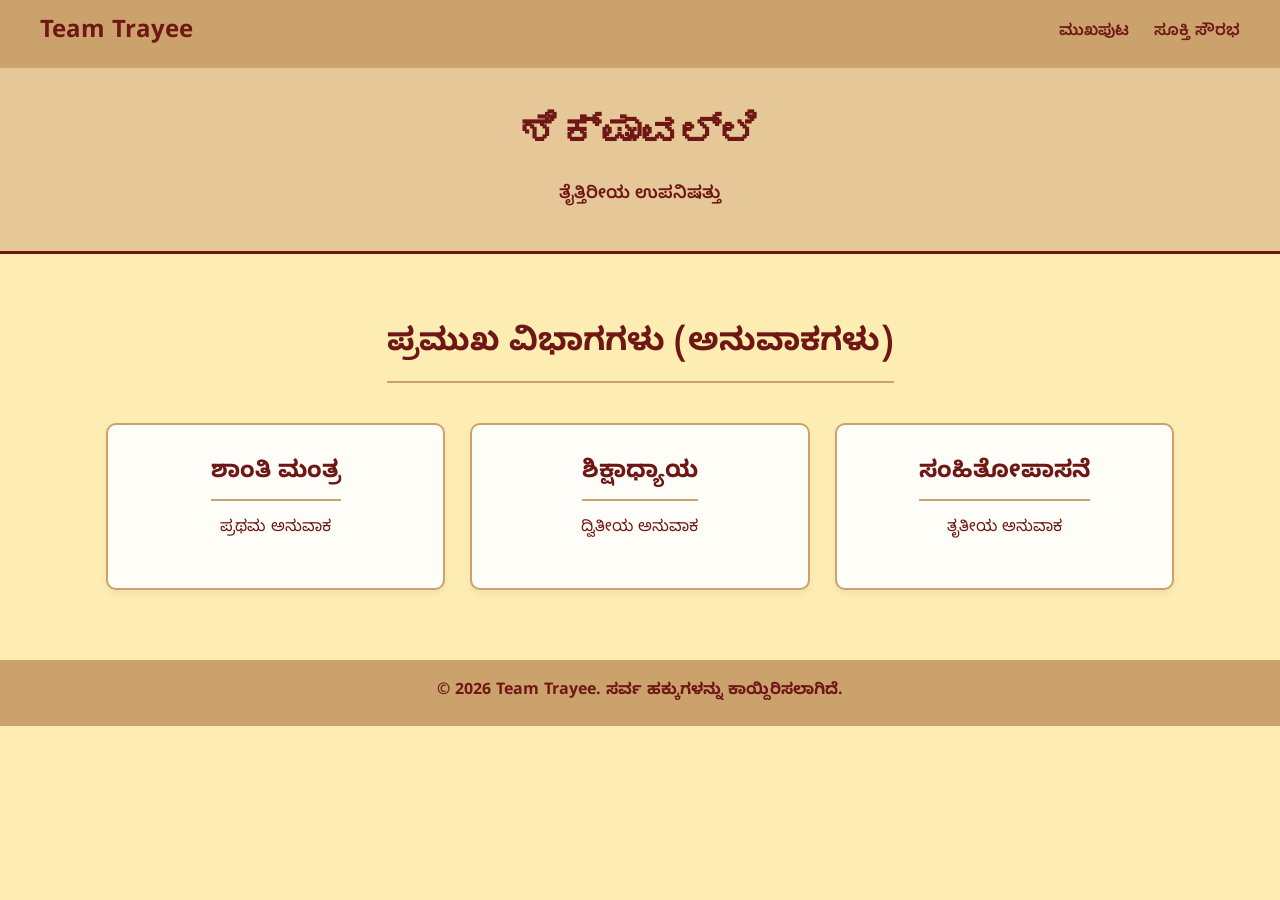
==== chapters.html @ 390e2b45 "Updated to 3-tier layout: index -> chapters -> sukta" ====
<!DOCTYPE html>
<html lang="kn">
<head>
    <meta charset="UTF-8">
    <meta name="viewport" content="width=device-width, initial-scale=1.0">
    <title>ಶಿಕ್ಷಾವಲ್ಲಿ - ವಿಭಾಗಗಳು</title>
    <link href="https://fonts.googleapis.com/css2?family=Mukta:wght@400;600;700&family=Noto+Sans+Kannada:wght@400;600;700&family=Noto+Serif+Devanagari:wght@500;700&display=swap" rel="stylesheet">
    <link rel="stylesheet" href="css/style.css">
</head>
<body>
    <nav class="navbar">
        <a href="index.html" class="navbar-brand">Team Trayee</a>
        <div class="nav-links">
            <a href="index.html">ಮುಖಪುಟ</a>
            <a href="#">ಸೂಕ್ತಿ ಸೌರಭ</a>
        </div>
    </nav>

    <header class="hero">
        <h1>ಶಿಕ್ಷಾವಲ್ಲಿ</h1>
        <p>ತೈತ್ತಿರೀಯ ಉಪನಿಷತ್ತು</p>
    </header>

    <section class="sukta-collection">
        <h2>ಪ್ರಮುಖ ವಿಭಾಗಗಳು (ಅನುವಾಕಗಳು)</h2>
        <div class="grid-container">
            
            <!-- ಇಲ್ಲಿಂದ ನೇರವಾಗಿ ನಿಮ್ಮ JSON ಡೇಟಾ ಇರುವ ಪುಟಕ್ಕೆ (sukta.html) ಹೋಗುತ್ತದೆ -->
            <a href="sukta.html?id=taittiriya/shikshavalli-01" class="sukta-card">
                <h3>ಶಾಂತಿ ಮಂತ್ರ</h3>
                <p>ಪ್ರಥಮ ಅನುವಾಕ</p>
            </a>

            <a href="sukta.html?id=taittiriya/shikshavalli-02" class="sukta-card">
                <h3>ಶಿಕ್ಷಾಧ್ಯಾಯ</h3>
                <p>ದ್ವಿತೀಯ ಅನುವಾಕ</p>
            </a>

            <a href="#" class="sukta-card">
                <h3>ಸಂಹಿತೋಪಾಸನೆ</h3>
                <p>ತೃತೀಯ ಅನುವಾಕ</p>
            </a>

        </div>
    </section>

    <footer>&copy; 2026 Team Trayee. ಸರ್ವ ಹಕ್ಕುಗಳನ್ನು ಕಾಯ್ದಿರಿಸಲಾಗಿದೆ.</footer>
</body>
</html>
---- css/style.css ----
:root {
    --primary-maroon: #6e1714;
    --bg-light-yellow: #fdedb3;
    --nav-bg-tan: #cba26c;
    --card-bg-tan: #b68b57;
    --text-dark: #333333;
    --parchment-bg: #e6c898;
}

body { font-family: 'Noto Sans Kannada', 'Mukta', sans-serif; background-color: var(--bg-light-yellow); color: var(--text-dark); margin: 0; padding: 0; line-height: 1.6; }
.navbar { background-color: var(--nav-bg-tan); padding: 15px 40px; display: flex; justify-content: space-between; align-items: center; box-shadow: 0 2px 5px rgba(0,0,0,0.1); }
.navbar-brand { font-size: 24px; font-weight: 700; color: var(--primary-maroon); text-decoration: none; }
.nav-links a { color: var(--primary-maroon); text-decoration: none; margin-left: 20px; font-weight: 600; font-size: 16px; }

.hero { background-color: var(--parchment-bg); text-align: center; padding: 40px 20px; border-bottom: 3px solid var(--primary-maroon); }
.hero h1 { color: var(--primary-maroon); font-size: 2.5em; margin: 0 0 10px 0; font-family: 'Noto Serif Devanagari', serif; }
.hero p { font-size: 1.1em; color: var(--primary-maroon); font-weight: 600; margin: 0; max-width: 800px; margin: 0 auto; }

.search-section { background-color: var(--card-bg-tan); margin: 40px auto; padding: 30px; width: 80%; border-radius: 8px; text-align: center; }
.search-section h2 { color: var(--primary-maroon); margin-top: 0; }
.search-bar-container { display: flex; justify-content: center; gap: 15px; margin-top: 20px; }
.search-input { padding: 12px; font-size: 16px; border: 2px solid var(--primary-maroon); border-radius: 4px; width: 40%; background-color: #fffaf0; }
.search-btn { background-color: var(--primary-maroon); color: white; padding: 12px 30px; font-size: 16px; font-weight: bold; border: none; border-radius: 4px; cursor: pointer; }

.sukta-collection { width: 85%; margin: 40px auto 60px auto; text-align: center; }
.sukta-collection h2 { color: var(--primary-maroon); font-size: 2em; margin-bottom: 30px; border-bottom: 2px solid var(--nav-bg-tan); display: inline-block; padding-bottom: 10px; }
.grid-container { display: grid; grid-template-columns: repeat(auto-fit, minmax(280px, 1fr)); gap: 25px; padding: 10px; }
.sukta-card { background-color: #fffdf7; border: 2px solid var(--nav-bg-tan); border-radius: 10px; padding: 30px 20px; text-decoration: none; color: var(--primary-maroon); box-shadow: 0 4px 6px rgba(0,0,0,0.05); display: block; }
.sukta-card:hover { transform: translateY(-5px); box-shadow: 0 8px 15px rgba(110, 23, 20, 0.2); background-color: var(--parchment-bg); border-color: var(--primary-maroon); }
.sukta-card h3 { margin: 0; font-size: 1.5em; font-weight: 700; }

.mantra-container { width: 85%; margin: 40px auto 50px auto; background: #fffdf7; border: 1px solid var(--nav-bg-tan); border-radius: 8px; overflow: hidden; box-shadow: 0 4px 8px rgba(0,0,0,0.05); }
.sanskrit-mantra { background-color: var(--parchment-bg); padding: 30px 40px; text-align: center; font-family: 'Noto Serif Devanagari', serif; font-size: 22px; color: var(--primary-maroon); font-weight: 600; line-height: 1.8; border-bottom: 2px solid var(--primary-maroon); }

.tabs { display: flex; background-color: var(--nav-bg-tan); flex-wrap: wrap; }
.tab-btn { flex: 1; padding: 15px; background: none; border: none; cursor: pointer; font-size: 16px; font-weight: bold; color: var(--primary-maroon); }
.tab-btn.active, .tab-btn:hover { background-color: var(--primary-maroon); color: white; }
.tab-content { display: none; padding: 30px; }
h3 { color: var(--primary-maroon); border-bottom: 2px solid var(--nav-bg-tan); padding-bottom: 5px; display: inline-block; }

.word-meaning-table { width: 100%; border-collapse: collapse; margin-top: 15px; }
.word-meaning-table td { padding: 12px; border-bottom: 1px solid #e0d8c3; }
.word-meaning-table td:first-child { font-weight: bold; color: var(--primary-maroon); width: 30%; font-family: 'Noto Serif Devanagari', serif; font-size: 1.1em; }

.content-text { text-align: justify; font-size: 1.1em; line-height: 1.8; }
.bhashya-selector { padding: 12px; font-size: 16px; border: 2px solid var(--primary-maroon); border-radius: 4px; background-color: #fffaf0; color: var(--text-dark); font-weight: 600; width: 100%; max-width: 400px; cursor: pointer; }
.bhashya-detail { display: none; margin-top: 15px; text-align: justify; padding: 20px; border-left: 4px solid var(--primary-maroon); background: #fdfaf5; font-size: 1.1em; line-height: 1.8; }

footer { text-align: center; padding: 20px; background-color: var(--nav-bg-tan); color: var(--primary-maroon); font-weight: bold; margin-top: 40px; }
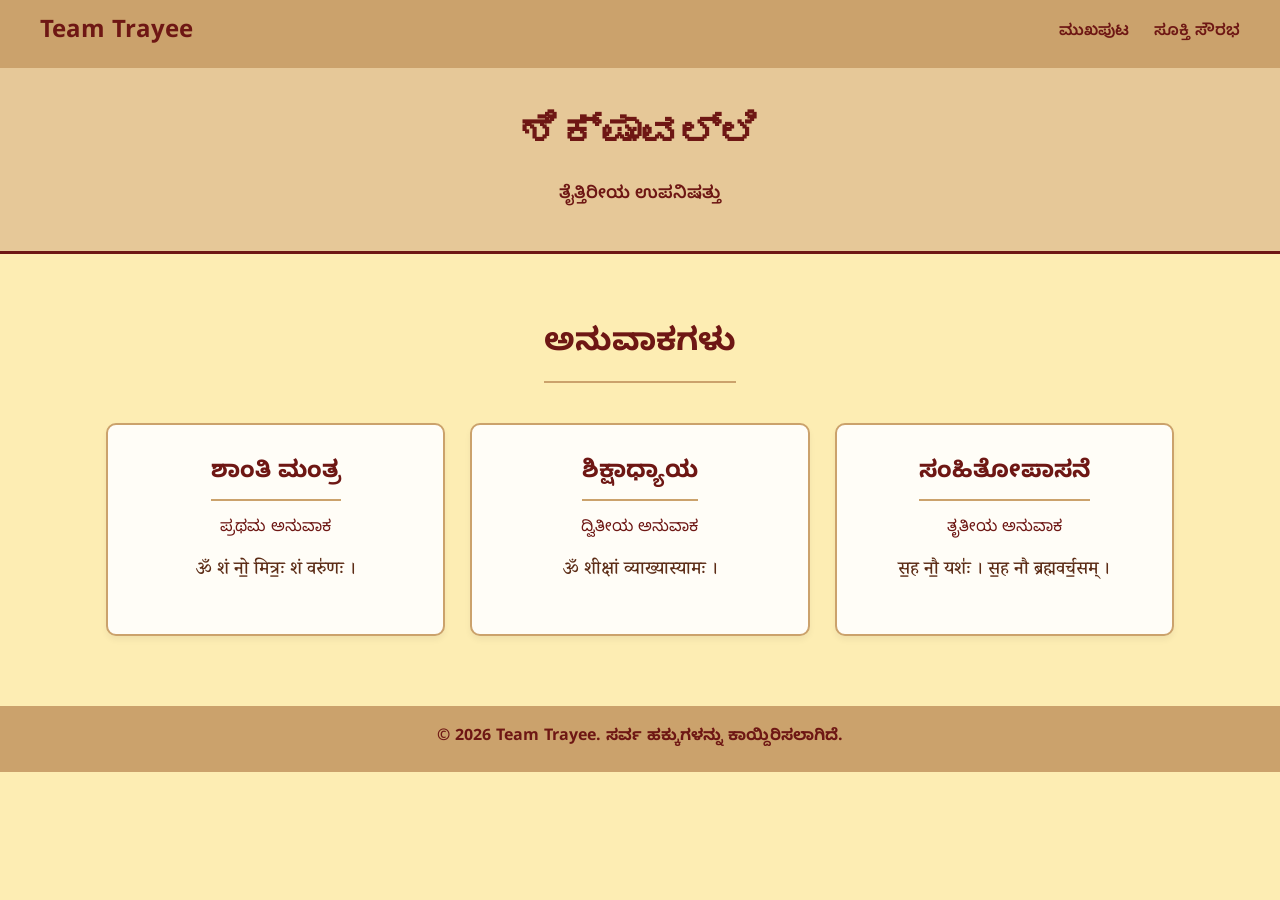
==== commit bb066e9d: "Added mantra snippets to chapters and changed heading" ====
--- a/chapters.html
+++ b/chapters.html
@@ -6,6 +6,17 @@
     <title>ಶಿಕ್ಷಾವಲ್ಲಿ - ವಿಭಾಗಗಳು</title>
     <link href="https://fonts.googleapis.com/css2?family=Mukta:wght@400;600;700&family=Noto+Sans+Kannada:wght@400;600;700&family=Noto+Serif+Devanagari:wght@500;700&display=swap" rel="stylesheet">
     <link rel="stylesheet" href="css/style.css">
+    <style>
+        /* ಮಂತ್ರದ ಸಾಲು ಸುಂದರವಾಗಿ ಕಾಣಲು ವಿಶೇಷ ವಿನ್ಯಾಸ */
+        .mantra-snippet {
+            font-family: 'Noto Serif Devanagari', serif;
+            font-size: 1.15em;
+            color: #5c2c16; /* ಕಂದು ಬಣ್ಣ */
+            margin-top: 12px;
+            line-height: 1.5;
+            font-weight: 500;
+        }
+    </style>
 </head>
 <body>
     <nav class="navbar">
@@ -22,23 +33,29 @@
     </header>
 
     <section class="sukta-collection">
-        <h2>ಪ್ರಮುಖ ವಿಭಾಗಗಳು (ಅನುವಾಕಗಳು)</h2>
+        <!-- ಶೀರ್ಷಿಕೆಯನ್ನು ಕೇವಲ ಅನುವಾಕಗಳು ಎಂದು ಬದಲಾಯಿಸಲಾಗಿದೆ -->
+        <h2>ಅನುವಾಕಗಳು</h2>
         <div class="grid-container">
             
-            <!-- ಇಲ್ಲಿಂದ ನೇರವಾಗಿ ನಿಮ್ಮ JSON ಡೇಟಾ ಇರುವ ಪುಟಕ್ಕೆ (sukta.html) ಹೋಗುತ್ತದೆ -->
             <a href="sukta.html?id=taittiriya/shikshavalli-01" class="sukta-card">
                 <h3>ಶಾಂತಿ ಮಂತ್ರ</h3>
                 <p>ಪ್ರಥಮ ಅನುವಾಕ</p>
+                <!-- ಮಂತ್ರದ ಮೊದಲ ಸಾಲು -->
+                <p class="mantra-snippet">ॐ शं नो॒ मित्रः॒ शं वरु॑णः ।</p>
             </a>
 
             <a href="sukta.html?id=taittiriya/shikshavalli-02" class="sukta-card">
                 <h3>ಶಿಕ್ಷಾಧ್ಯಾಯ</h3>
                 <p>ದ್ವಿತೀಯ ಅನುವಾಕ</p>
+                <!-- ಮಂತ್ರದ ಮೊದಲ ಸಾಲು -->
+                <p class="mantra-snippet">ॐ शीक्षां व्याख्यास्यामः ।</p>
             </a>
 
             <a href="#" class="sukta-card">
                 <h3>ಸಂಹಿತೋಪಾಸನೆ</h3>
                 <p>ತೃತೀಯ ಅನುವಾಕ</p>
+                <!-- ಮಂತ್ರದ ಮೊದಲ ಸಾಲು -->
+                <p class="mantra-snippet">स॒ह नौ॒ यशः॑ । स॒ह नौ ब्रह्मवर्च॒सम् ।</p>
             </a>
 
         </div>
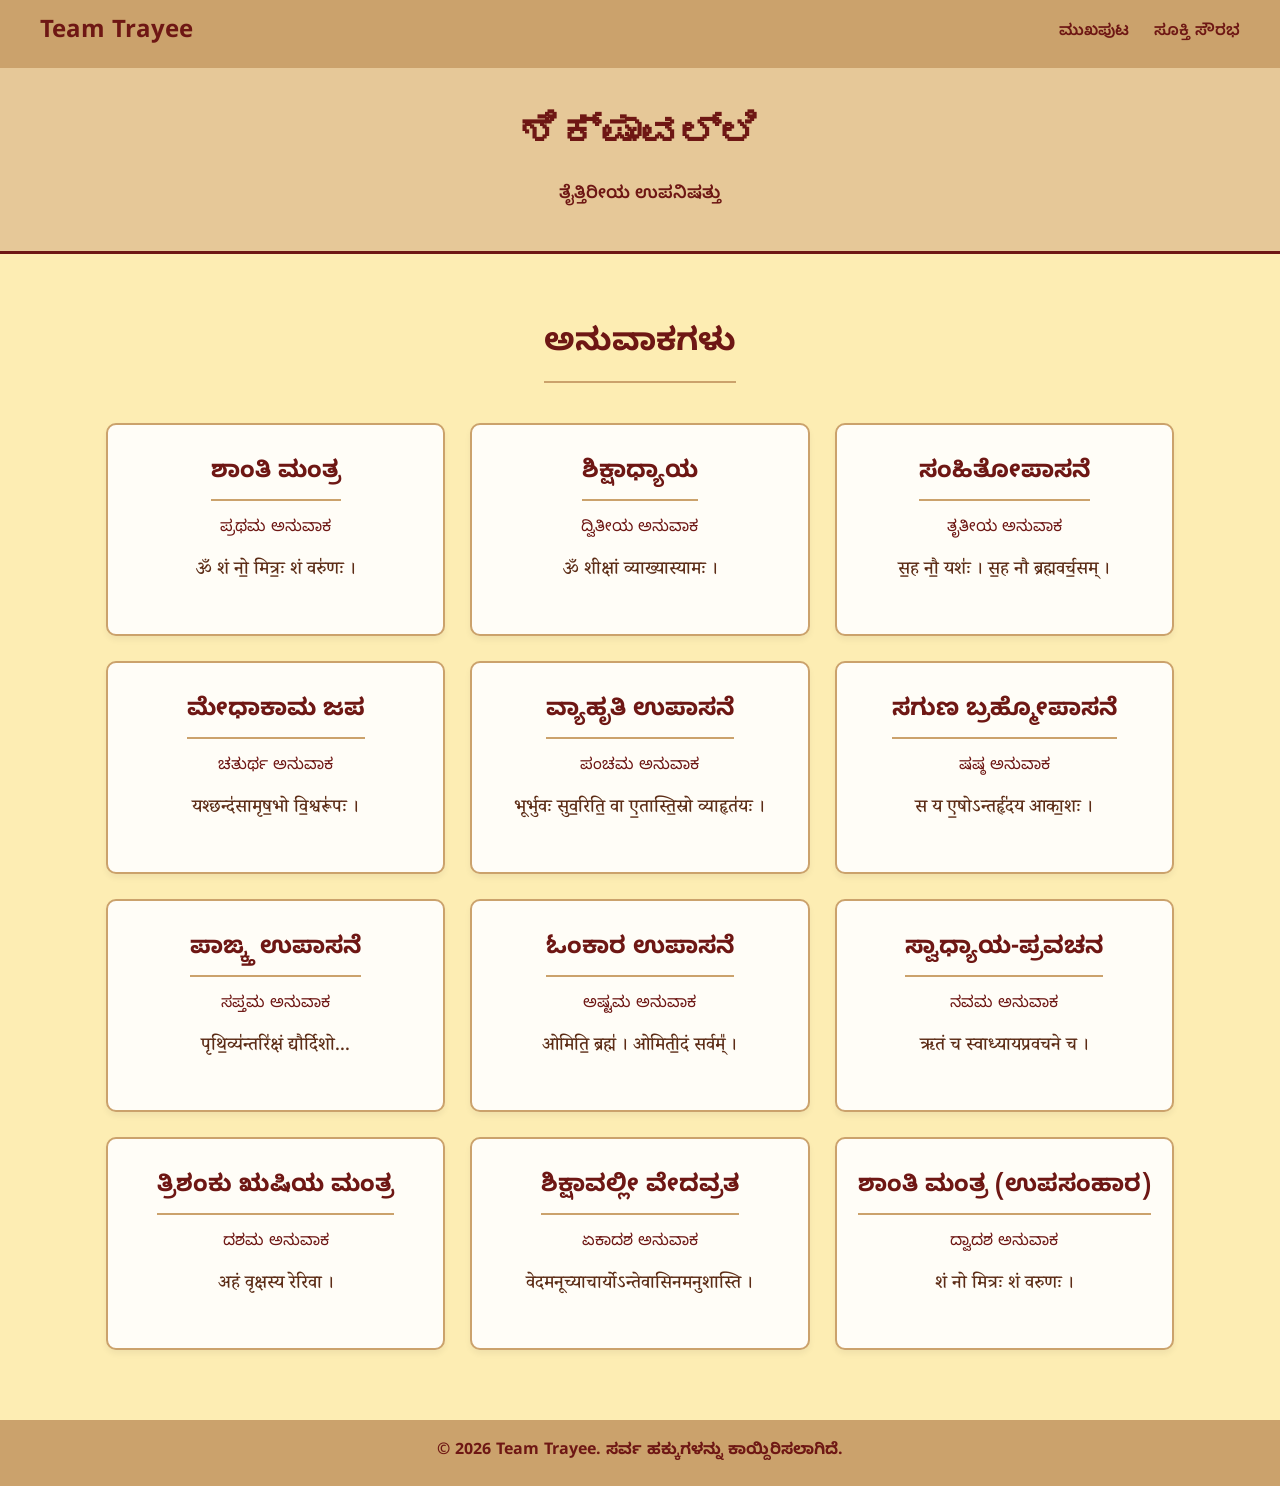
==== commit 7c310f5b: "Added all 12 anuvakas to chapters and search index" ====
--- a/chapters.html
+++ b/chapters.html
@@ -35,27 +35,78 @@
     <section class="sukta-collection">
         <!-- ಶೀರ್ಷಿಕೆಯನ್ನು ಕೇವಲ ಅನುವಾಕಗಳು ಎಂದು ಬದಲಾಯಿಸಲಾಗಿದೆ -->
         <h2>ಅನುವಾಕಗಳು</h2>
-        <div class="grid-container">
+    <div class="grid-container">
             
             <a href="sukta.html?id=taittiriya/shikshavalli-01" class="sukta-card">
                 <h3>ಶಾಂತಿ ಮಂತ್ರ</h3>
                 <p>ಪ್ರಥಮ ಅನುವಾಕ</p>
-                <!-- ಮಂತ್ರದ ಮೊದಲ ಸಾಲು -->
                 <p class="mantra-snippet">ॐ शं नो॒ मित्रः॒ शं वरु॑णः ।</p>
             </a>
 
             <a href="sukta.html?id=taittiriya/shikshavalli-02" class="sukta-card">
                 <h3>ಶಿಕ್ಷಾಧ್ಯಾಯ</h3>
                 <p>ದ್ವಿತೀಯ ಅನುವಾಕ</p>
-                <!-- ಮಂತ್ರದ ಮೊದಲ ಸಾಲು -->
                 <p class="mantra-snippet">ॐ शीक्षां व्याख्यास्यामः ।</p>
             </a>
 
-            <a href="#" class="sukta-card">
+            <a href="sukta.html?id=taittiriya/shikshavalli-03" class="sukta-card">
                 <h3>ಸಂಹಿತೋಪಾಸನೆ</h3>
                 <p>ತೃತೀಯ ಅನುವಾಕ</p>
-                <!-- ಮಂತ್ರದ ಮೊದಲ ಸಾಲು -->
                 <p class="mantra-snippet">स॒ह नौ॒ यशः॑ । स॒ह नौ ब्रह्मवर्च॒सम् ।</p>
+            </a>
+
+            <a href="sukta.html?id=taittiriya/shikshavalli-04" class="sukta-card">
+                <h3>ಮೇಧಾಕಾಮ ಜಪ</h3>
+                <p>ಚತುರ್ಥ ಅನುವಾಕ</p>
+                <p class="mantra-snippet">यश्छन्द॑सामृष॒भो वि॒श्वरू॑पः ।</p>
+            </a>
+
+            <a href="sukta.html?id=taittiriya/shikshavalli-05" class="sukta-card">
+                <h3>ವ್ಯಾಹೃತಿ ಉಪಾಸನೆ</h3>
+                <p>ಪಂಚಮ ಅನುವಾಕ</p>
+                <p class="mantra-snippet">भूर्भुवः सुव॒रिति॒ वा ए॒तास्ति॒स्रो व्याहृत॑यः ।</p>
+            </a>
+
+            <a href="sukta.html?id=taittiriya/shikshavalli-06" class="sukta-card">
+                <h3>ಸಗುಣ ಬ್ರಹ್ಮೋಪಾಸನೆ</h3>
+                <p>ಷಷ್ಠ ಅನುವಾಕ</p>
+                <p class="mantra-snippet">स य ए॒षोऽन्तर्हृ॑दय आका॒शः ।</p>
+            </a>
+
+            <a href="sukta.html?id=taittiriya/shikshavalli-07" class="sukta-card">
+                <h3>ಪಾಙ್ಕ್ತ ಉಪಾಸನೆ</h3>
+                <p>ಸಪ್ತಮ ಅನುವಾಕ</p>
+                <p class="mantra-snippet">पृथि॒व्य॑न्तरि॑क्षं द्यौर्दिशो... </p>
+            </a>
+
+            <a href="sukta.html?id=taittiriya/shikshavalli-08" class="sukta-card">
+                <h3>ಓಂಕಾರ ಉಪಾಸನೆ</h3>
+                <p>ಅಷ್ಟಮ ಅನುವಾಕ</p>
+                <p class="mantra-snippet">ओमिति॒ ब्रह्म॑ । ओमिती॒दं सर्वम्᳚ ।</p>
+            </a>
+
+            <a href="sukta.html?id=taittiriya/shikshavalli-09" class="sukta-card">
+                <h3>ಸ್ವಾಧ್ಯಾಯ-ಪ್ರವಚನ</h3>
+                <p>ನವಮ ಅನುವಾಕ</p>
+                <p class="mantra-snippet">ऋतं च स्वाध्यायप्रवचने च ।</p>
+            </a>
+
+            <a href="sukta.html?id=taittiriya/shikshavalli-10" class="sukta-card">
+                <h3>ತ್ರಿಶಂಕು ಋಷಿಯ ಮಂತ್ರ</h3>
+                <p>ದಶಮ ಅನುವಾಕ</p>
+                <p class="mantra-snippet">अहं वृक्षस्य रेरिवा ।</p>
+            </a>
+
+            <a href="sukta.html?id=taittiriya/shikshavalli-11" class="sukta-card">
+                <h3>ಶಿಕ್ಷಾವಲ್ಲೀ ವೇದವ್ರತ</h3>
+                <p>ಏಕಾದಶ ಅನುವಾಕ</p>
+                <p class="mantra-snippet">वेदमनूच्याचार्योऽन्तेवासिनमनुशास्ति ।</p>
+            </a>
+
+            <a href="sukta.html?id=taittiriya/shikshavalli-12" class="sukta-card">
+                <h3>ಶಾಂತಿ ಮಂತ್ರ (ಉಪಸಂಹಾರ)</h3>
+                <p>ದ್ವಾದಶ ಅನುವಾಕ</p>
+                <p class="mantra-snippet">शं नो मित्रः शं वरुणः ।</p>
             </a>
 
         </div>
--- a/css/style.css
+++ b/css/style.css
@@ -46,4 +46,178 @@
 .bhashya-selector { padding: 12px; font-size: 16px; border: 2px solid var(--primary-maroon); border-radius: 4px; background-color: #fffaf0; color: var(--text-dark); font-weight: 600; width: 100%; max-width: 400px; cursor: pointer; }
 .bhashya-detail { display: none; margin-top: 15px; text-align: justify; padding: 20px; border-left: 4px solid var(--primary-maroon); background: #fdfaf5; font-size: 1.1em; line-height: 1.8; }
 
-footer { text-align: center; padding: 20px; background-color: var(--nav-bg-tan); color: var(--primary-maroon); font-weight: bold; margin-top: 40px; }+footer { text-align: center; padding: 20px; background-color: var(--nav-bg-tan); color: var(--primary-maroon); font-weight: bold; margin-top: 40px; }
+/* --- ಹೊಸ ವಿನ್ಯಾಸ: ಬ್ಯಾಕ್ ಬಟನ್ ಮತ್ತು ಅಕಾರ್ಡಿಯನ್ --- */
+
+/* ಹಿಂದಕ್ಕೆ ಬಟನ್ (Back Button) */
+.back-btn {
+    display: inline-block;
+    margin: 20px 0 10px 0;
+    padding: 8px 15px;
+    background-color: #8B4513;
+    color: white;
+    text-decoration: none;
+    border-radius: 5px;
+    font-weight: bold;
+    transition: background-color 0.3s;
+}
+.back-btn:hover {
+    background-color: #5c2c16;
+}
+
+/* ಭಾವಾನುವಾದ ಬಾಕ್ಸ್ (ಯಾವಾಗಲೂ ತೆರೆದಿರುವುದು) */
+.bhavanuvada-box {
+    background-color: #fdf5e6;
+    padding: 20px;
+    margin: 20px 0;
+    border-left: 5px solid #8B4513;
+    border-radius: 5px;
+}
+.bhavanuvada-box h3 {
+    margin-top: 0;
+    color: #8B4513;
+    font-size: 1.2em;
+}
+
+/* ಅಕಾರ್ಡಿಯನ್ ಬಟನ್ ವಿನ್ಯಾಸ */
+.accordion {
+    background-color: #deb887;
+    color: #5c2c16;
+    cursor: pointer;
+    padding: 15px 20px;
+    width: 100%;
+    margin: 10px 0 0 0;
+    border: none;
+    text-align: left;
+    outline: none;
+    font-size: 1.1em;
+    font-weight: bold;
+    border-radius: 5px;
+    transition: 0.4s;
+}
+.active, .accordion:hover {
+    background-color: #8B4513;
+    color: white;
+}
+.accordion:after {
+    content: '\002B'; /* + ಚಿಹ್ನೆ */
+    color: inherit;
+    font-weight: bold;
+    float: right;
+    margin-left: 5px;
+}
+.active:after {
+    content: "\2212"; /* - ಚಿಹ್ನೆ */
+}
+
+/* ಅಕಾರ್ಡಿಯನ್ ಒಳಗೆ ತೆರೆದುಕೊಳ್ಳುವ ಮಾಹಿತಿ (Panel) */
+.panel {
+    padding: 0 20px;
+    background-color: white;
+    max-height: 0;
+    overflow: hidden;
+    transition: max-height 0.2s ease-out;
+    border-bottom: 1px solid #deb887;
+    border-left: 1px solid #deb887;
+    border-right: 1px solid #deb887;
+    border-radius: 0 0 5px 5px;
+}
+
+/* ಟೇಬಲ್ ಮತ್ತು ಲಿಸ್ಟ್ ವಿನ್ಯಾಸ */
+#shabdartha-table {
+    width: 100%;
+    border-collapse: collapse;
+    margin: 15px 0;
+}
+#shabdartha-table td {
+    padding: 10px;
+    border-bottom: 1px solid #eee;
+}
+#shabdartha-table td:first-child {
+    font-weight: bold;
+    color: #8B4513;
+    width: 30%;
+}
+#vyakarana-list {
+    margin: 15px 0;
+    padding-left: 20px;
+    line-height: 1.6;
+}
+/* --- ಸರ್ಚ್ ಫಲಿತಾಂಶಗಳು ಮತ್ತು ಹೈಲೈಟ್ ವಿನ್ಯಾಸ --- */
+.search-results {
+    margin: 15px auto;
+    max-width: 600px;
+    background: white;
+    border-radius: 5px;
+    box-shadow: 0 4px 8px rgba(0,0,0,0.1);
+    text-align: left;
+    overflow: hidden;
+}
+.search-item {
+    display: block;
+    padding: 12px 20px;
+    border-bottom: 1px solid #deb887;
+    color: #8B4513;
+    text-decoration: none;
+    transition: background-color 0.3s;
+}
+.search-item:last-child {
+    border-bottom: none;
+}
+.search-item:hover {
+    background-color: #fdf5e6;
+}
+.search-item h4 {
+    margin: 0 0 5px 0;
+    font-size: 1.1em;
+}
+.search-item p {
+    margin: 0;
+    font-size: 0.9em;
+    color: #555;
+    font-family: 'Noto Serif Devanagari', serif;
+}
+
+/* ಮಂತ್ರದಲ್ಲಿ ಶಬ್ದವನ್ನು ಹೈಲೈಟ್ ಮಾಡಲು */
+.highlight-word {
+    background-color: #ffeb3b;
+    color: #d32f2f;
+    font-weight: bold;
+    padding: 0 3px;
+    border-radius: 3px;
+}
+/* --- ಮಂತ್ರ ಮತ್ತು ತಲೆಬರಹದ ವಿನ್ಯಾಸ (Coffee Color & Center Alignment) --- */
+
+.mantra-header {
+    text-align: center;
+    color: #5c2c16; /* ದಟ್ಟವಾದ ಕಾಫಿ ಬಣ್ಣ */
+    margin-bottom: 25px;
+}
+
+.mantra-header h1 {
+    font-size: 2.2em;
+    color: #8B4513; 
+    margin-bottom: 10px;
+}
+
+#anuvaka-title {
+    font-weight: bold;
+    font-size: 1.2em;
+}
+
+.mantra-display {
+    background-color: #deb887; /* ಹಿತವಾದ ಹಿನ್ನೆಲೆ ಬಣ್ಣ */
+    padding: 30px;
+    border-radius: 8px;
+    text-align: center;
+    margin-bottom: 30px;
+    box-shadow: 0 4px 6px rgba(0,0,0,0.1);
+}
+
+.mantra-text {
+    font-family: 'Noto Serif Devanagari', serif;
+    font-size: 1.5em; /* ಮಂತ್ರದ ಅಕ್ಷರಗಳ ಗಾತ್ರ */
+    line-height: 1.8;
+    color: #5c2c16; /* ಮಂತ್ರಕ್ಕೆ ಕಾಫಿ ಬಣ್ಣ */
+    font-weight: 600;
+}
